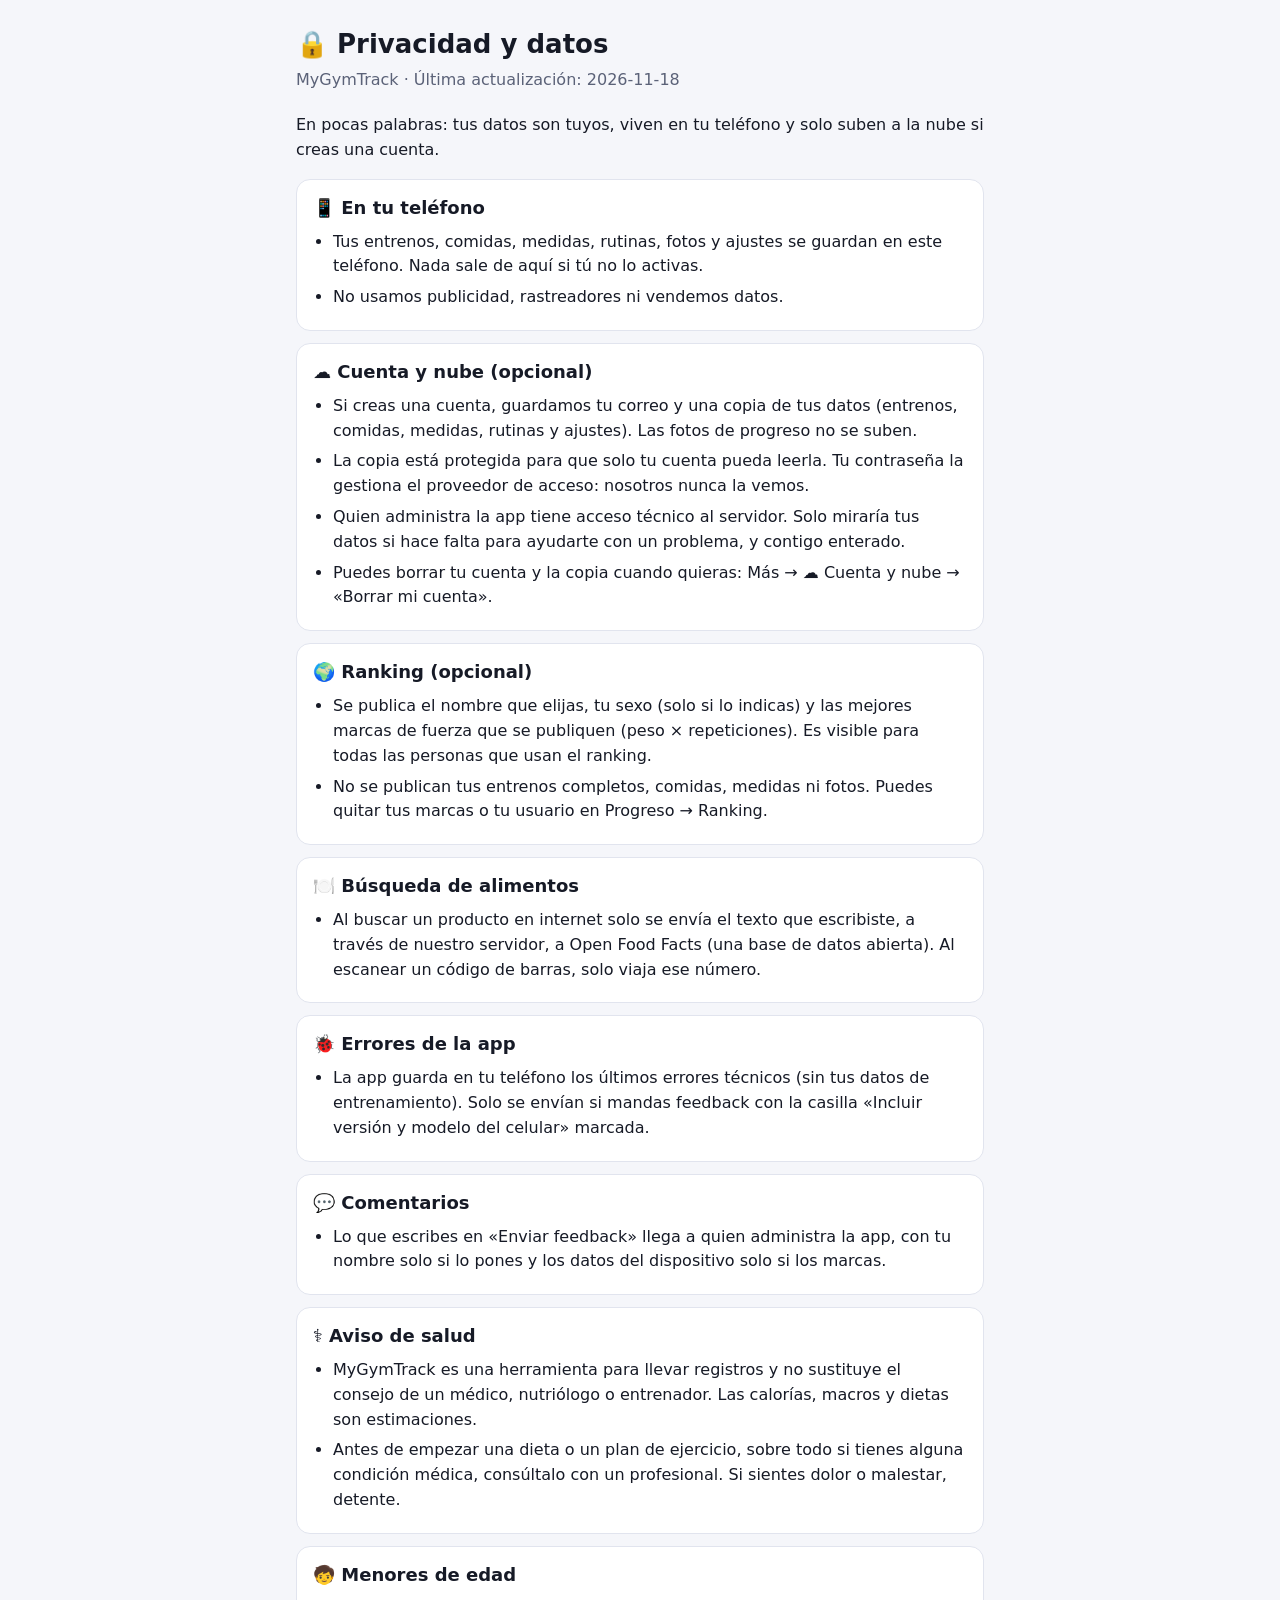
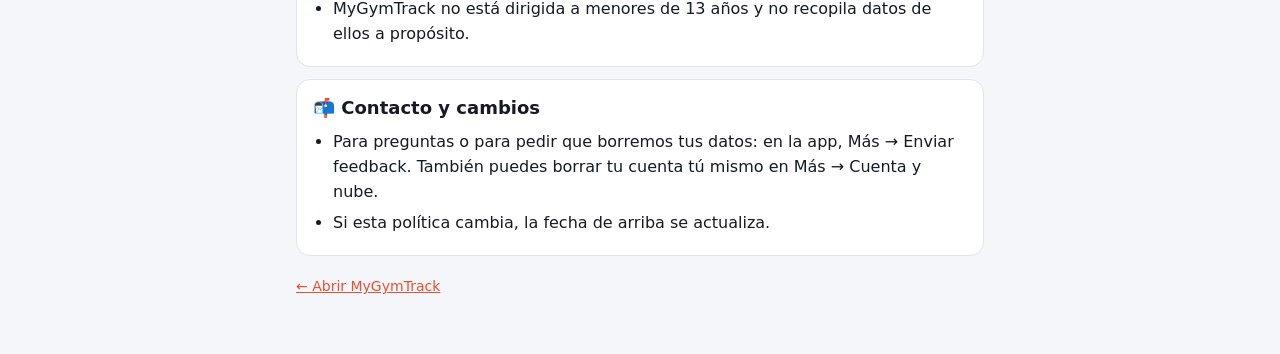
==== privacy.html @ 853f4d10 "v69: preparacion para tiendas (accesos directos, privacy.html, aviso de salud, guia STORE.md) y regi" ====
<!DOCTYPE html>
<html lang="es">
<head>
<meta charset="UTF-8">
<meta name="viewport" content="width=device-width, initial-scale=1">
<meta name="robots" content="index,follow">
<title>Privacidad · MyGymTrack</title>
<style>
  :root{color-scheme:light dark;--bg:#f5f6fa;--fg:#161a26;--dim:#5b6278;--card:#fff;--line:#e1e4ee;--accent:#e8502e}
  @media (prefers-color-scheme:dark){:root{--bg:#090b10;--fg:#eef0f7;--dim:#9aa2b8;--card:#141824;--line:#262c3d;--accent:#ff8c46}}
  *{box-sizing:border-box}
  body{margin:0;background:var(--bg);color:var(--fg);font:16px/1.55 system-ui,-apple-system,Segoe UI,Roboto,sans-serif}
  main{max-width:720px;margin:0 auto;padding:24px 16px 56px}
  h1{font-size:26px;margin:0 0 4px}
  h2{font-size:18px;margin:0 0 8px}
  .sub{color:var(--dim);margin:0 0 20px}
  section{background:var(--card);border:1px solid var(--line);border-radius:14px;padding:14px 16px;margin:0 0 12px}
  ul{margin:0;padding-left:20px}
  li{margin:6px 0}
  a{color:var(--accent)}
  footer{color:var(--dim);font-size:14px;margin-top:20px}
</style>
</head>
<body>
<main>
  <h1>🔒 Privacidad y datos</h1>
  <p class="sub">MyGymTrack · Última actualización: 2026-11-18</p>
  <p>En pocas palabras: tus datos son tuyos, viven en tu teléfono y solo suben a la nube si creas una cuenta.</p>
  <section>
    <h2>📱 En tu teléfono</h2>
    <ul>
      <li>Tus entrenos, comidas, medidas, rutinas, fotos y ajustes se guardan en este teléfono. Nada sale de aquí si tú no lo activas.</li>
      <li>No usamos publicidad, rastreadores ni vendemos datos.</li>
    </ul>
  </section>
  <section>
    <h2>☁️ Cuenta y nube (opcional)</h2>
    <ul>
      <li>Si creas una cuenta, guardamos tu correo y una copia de tus datos (entrenos, comidas, medidas, rutinas y ajustes). Las fotos de progreso no se suben.</li>
      <li>La copia está protegida para que solo tu cuenta pueda leerla. Tu contraseña la gestiona el proveedor de acceso: nosotros nunca la vemos.</li>
      <li>Quien administra la app tiene acceso técnico al servidor. Solo miraría tus datos si hace falta para ayudarte con un problema, y contigo enterado.</li>
      <li>Puedes borrar tu cuenta y la copia cuando quieras: Más → ☁️ Cuenta y nube → «Borrar mi cuenta».</li>
    </ul>
  </section>
  <section>
    <h2>🌍 Ranking (opcional)</h2>
    <ul>
      <li>Se publica el nombre que elijas, tu sexo (solo si lo indicas) y las mejores marcas de fuerza que se publiquen (peso × repeticiones). Es visible para todas las personas que usan el ranking.</li>
      <li>No se publican tus entrenos completos, comidas, medidas ni fotos. Puedes quitar tus marcas o tu usuario en Progreso → Ranking.</li>
    </ul>
  </section>
  <section>
    <h2>🍽️ Búsqueda de alimentos</h2>
    <ul>
      <li>Al buscar un producto en internet solo se envía el texto que escribiste, a través de nuestro servidor, a Open Food Facts (una base de datos abierta). Al escanear un código de barras, solo viaja ese número.</li>
    </ul>
  </section>
  <section>
    <h2>🐞 Errores de la app</h2>
    <ul>
      <li>La app guarda en tu teléfono los últimos errores técnicos (sin tus datos de entrenamiento). Solo se envían si mandas feedback con la casilla «Incluir versión y modelo del celular» marcada.</li>
    </ul>
  </section>
  <section>
    <h2>💬 Comentarios</h2>
    <ul>
      <li>Lo que escribes en «Enviar feedback» llega a quien administra la app, con tu nombre solo si lo pones y los datos del dispositivo solo si los marcas.</li>
    </ul>
  </section>
  <section>
    <h2>⚕️ Aviso de salud</h2>
    <ul>
      <li>MyGymTrack es una herramienta para llevar registros y no sustituye el consejo de un médico, nutriólogo o entrenador. Las calorías, macros y dietas son estimaciones.</li>
      <li>Antes de empezar una dieta o un plan de ejercicio, sobre todo si tienes alguna condición médica, consúltalo con un profesional. Si sientes dolor o malestar, detente.</li>
    </ul>
  </section>
  <section>
    <h2>🧒 Menores de edad</h2>
    <ul><li>MyGymTrack no está dirigida a menores de 13 años y no recopila datos de ellos a propósito.</li></ul>
  </section>
  <section>
    <h2>📬 Contacto y cambios</h2>
    <ul>
      <li>Para preguntas o para pedir que borremos tus datos: en la app, Más → Enviar feedback. También puedes borrar tu cuenta tú mismo en Más → Cuenta y nube.</li>
      <li>Si esta política cambia, la fecha de arriba se actualiza.</li>
    </ul>
  </section>
  <footer><a href="./">← Abrir MyGymTrack</a></footer>
</main>
</body>
</html>
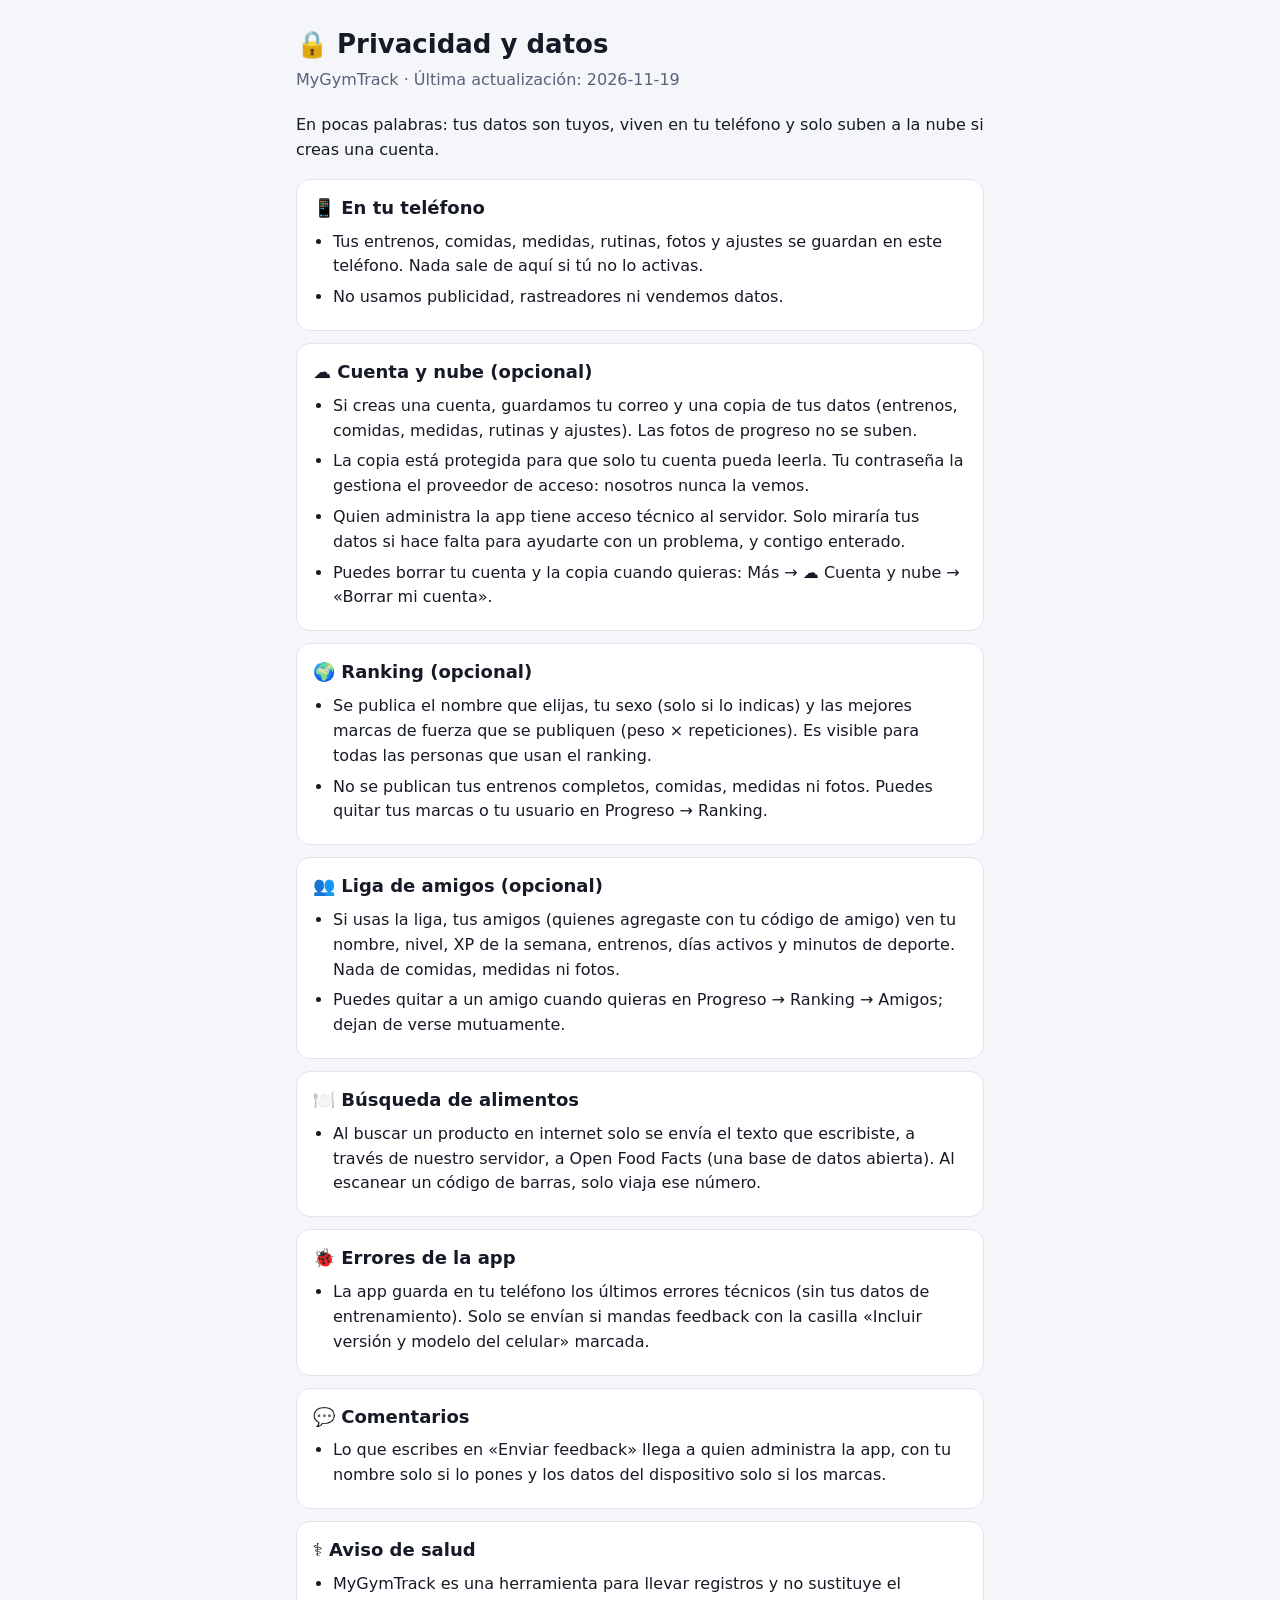
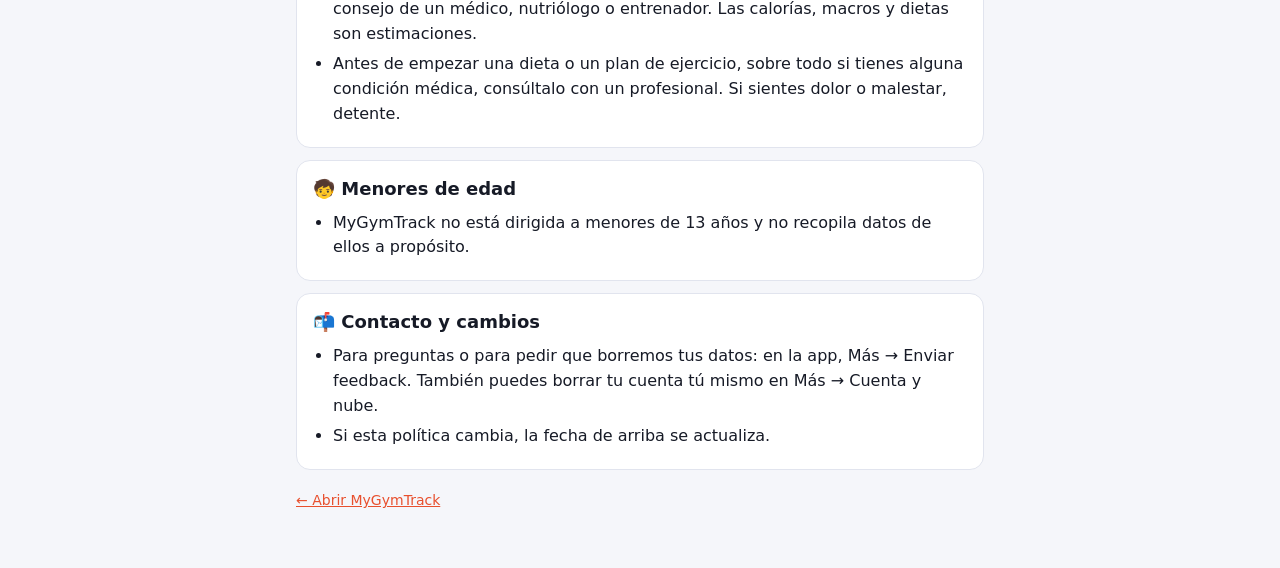
==== commit 33a7bec2: "v77: liga de amigos (codigo de amigo, XP semanal, tablero) lista pero oculta hasta ejecutar supabase" ====
--- a/privacy.html
+++ b/privacy.html
@@ -24,7 +24,7 @@
 <body>
 <main>
   <h1>🔒 Privacidad y datos</h1>
-  <p class="sub">MyGymTrack · Última actualización: 2026-11-18</p>
+  <p class="sub">MyGymTrack · Última actualización: 2026-11-19</p>
   <p>En pocas palabras: tus datos son tuyos, viven en tu teléfono y solo suben a la nube si creas una cuenta.</p>
   <section>
     <h2>📱 En tu teléfono</h2>
@@ -47,6 +47,13 @@
     <ul>
       <li>Se publica el nombre que elijas, tu sexo (solo si lo indicas) y las mejores marcas de fuerza que se publiquen (peso × repeticiones). Es visible para todas las personas que usan el ranking.</li>
       <li>No se publican tus entrenos completos, comidas, medidas ni fotos. Puedes quitar tus marcas o tu usuario en Progreso → Ranking.</li>
+    </ul>
+  </section>
+  <section>
+    <h2>👥 Liga de amigos (opcional)</h2>
+    <ul>
+      <li>Si usas la liga, tus amigos (quienes agregaste con tu código de amigo) ven tu nombre, nivel, XP de la semana, entrenos, días activos y minutos de deporte. Nada de comidas, medidas ni fotos.</li>
+      <li>Puedes quitar a un amigo cuando quieras en Progreso → Ranking → Amigos; dejan de verse mutuamente.</li>
     </ul>
   </section>
   <section>
